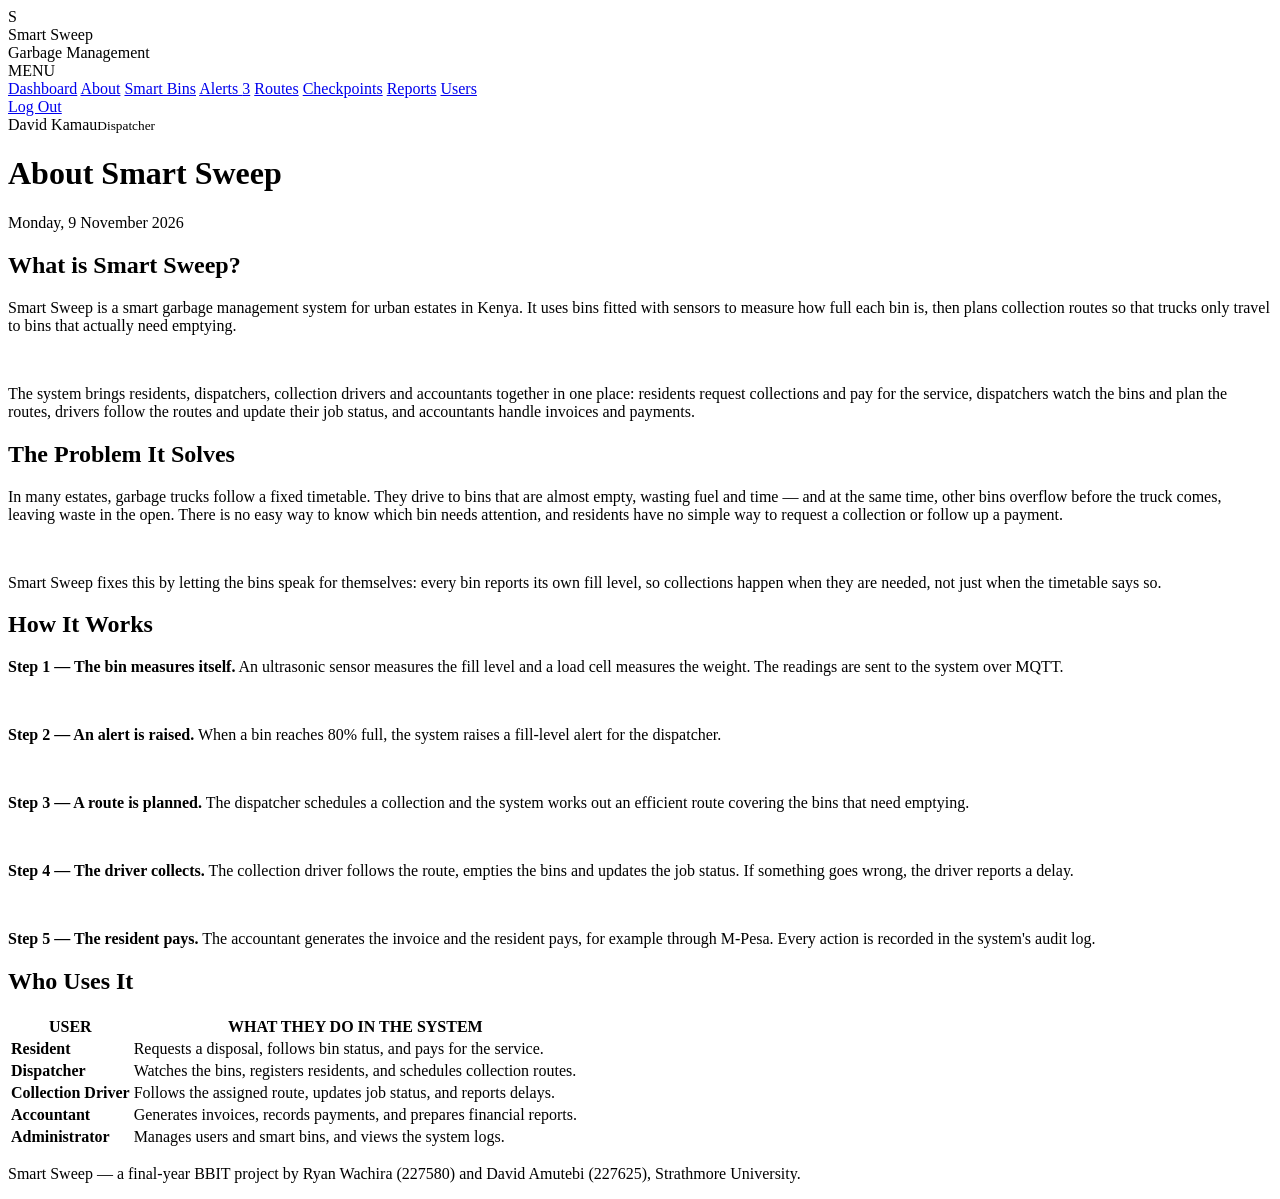
==== about.html @ 081bba0f "Smart Sweep — website pages, stylesheet and database" ====
<!DOCTYPE html>
<!-- Smart Sweep — About page.
     This page explains what the system is, the problem it solves,
     how it works step by step, and who uses it. -->
<html lang="en">
<head>
    <meta charset="UTF-8">
    <meta name="viewport" content="width=device-width, initial-scale=1.0">
    <title>About — Smart Sweep</title>
    <link rel="stylesheet" href="css/style.css">
</head>
<body>

<div class="page">

    <!-- The left side menu (same on every page) -->
    <div class="sidebar">
        <div class="logo">
            <div class="logo-box">S</div>
            <div class="logo-name">Smart Sweep</div>
            <div class="logo-small">Garbage Management</div>
        </div>
        <div class="menu">
            <div class="menu-title">MENU</div>
            <a href="dashboard.html">Dashboard</a>
            <a href="about.html" class="active">About</a>
            <a href="bins.html">Smart Bins</a>
            <a href="alerts.html">Alerts <span class="count">3</span></a>
            <a href="routes.html">Routes</a>
            <a href="checkpoints.html">Checkpoints</a>
            <a href="reports.html">Reports</a>
            <a href="users.html">Users</a>
        </div>
        <div class="logout">
            <a href="login.html">Log Out</a>
        </div>
    </div>

    <div class="main">
        <div class="top">
            <div class="user">David Kamau<small>Dispatcher</small></div>
            <h1>About Smart Sweep</h1>
            <div class="date">Monday, 9 November 2026</div>
        </div>

        <div class="content">

            <!-- What the system is -->
            <div class="box">
                <div class="box-head">
                    <h2>What is Smart Sweep?</h2>
                </div>
                <div class="box-body">
                    <p>Smart Sweep is a smart garbage management system for urban estates in Kenya.
                    It uses bins fitted with sensors to measure how full each bin is, then plans
                    collection routes so that trucks only travel to bins that actually need emptying.</p>
                    <br>
                    <p>The system brings residents, dispatchers, collection drivers and accountants
                    together in one place: residents request collections and pay for the service,
                    dispatchers watch the bins and plan the routes, drivers follow the routes and
                    update their job status, and accountants handle invoices and payments.</p>
                </div>
            </div>

            <!-- The problem it solves -->
            <div class="box">
                <div class="box-head">
                    <h2>The Problem It Solves</h2>
                </div>
                <div class="box-body">
                    <p>In many estates, garbage trucks follow a fixed timetable. They drive to bins
                    that are almost empty, wasting fuel and time — and at the same time, other bins
                    overflow before the truck comes, leaving waste in the open. There is no easy way
                    to know which bin needs attention, and residents have no simple way to request a
                    collection or follow up a payment.</p>
                    <br>
                    <p>Smart Sweep fixes this by letting the bins speak for themselves: every bin
                    reports its own fill level, so collections happen when they are needed,
                    not just when the timetable says so.</p>
                </div>
            </div>

            <!-- How it works, step by step -->
            <div class="box">
                <div class="box-head">
                    <h2>How It Works</h2>
                </div>
                <div class="box-body">
                    <p><b>Step 1 — The bin measures itself.</b> An ultrasonic sensor measures the fill
                    level and a load cell measures the weight. The readings are sent to the system
                    over MQTT.</p>
                    <br>
                    <p><b>Step 2 — An alert is raised.</b> When a bin reaches 80% full, the system
                    raises a fill-level alert for the dispatcher.</p>
                    <br>
                    <p><b>Step 3 — A route is planned.</b> The dispatcher schedules a collection and
                    the system works out an efficient route covering the bins that need emptying.</p>
                    <br>
                    <p><b>Step 4 — The driver collects.</b> The collection driver follows the route,
                    empties the bins and updates the job status. If something goes wrong, the driver
                    reports a delay.</p>
                    <br>
                    <p><b>Step 5 — The resident pays.</b> The accountant generates the invoice and the
                    resident pays, for example through M-Pesa. Every action is recorded in the
                    system's audit log.</p>
                </div>
            </div>

            <!-- Who uses the system -->
            <div class="box">
                <div class="box-head">
                    <h2>Who Uses It</h2>
                </div>
                <table>
                    <tr><th>USER</th><th>WHAT THEY DO IN THE SYSTEM</th></tr>
                    <tr><td><b>Resident</b></td><td>Requests a disposal, follows bin status, and pays for the service.</td></tr>
                    <tr><td><b>Dispatcher</b></td><td>Watches the bins, registers residents, and schedules collection routes.</td></tr>
                    <tr><td><b>Collection Driver</b></td><td>Follows the assigned route, updates job status, and reports delays.</td></tr>
                    <tr><td><b>Accountant</b></td><td>Generates invoices, records payments, and prepares financial reports.</td></tr>
                    <tr><td><b>Administrator</b></td><td>Manages users and smart bins, and views the system logs.</td></tr>
                </table>
            </div>

            <p class="foot-note">Smart Sweep — a final-year BBIT project by Ryan Wachira (227580) and David Amutebi (227625), Strathmore University.</p>

        </div>
    </div>
</div>

</body>
</html>
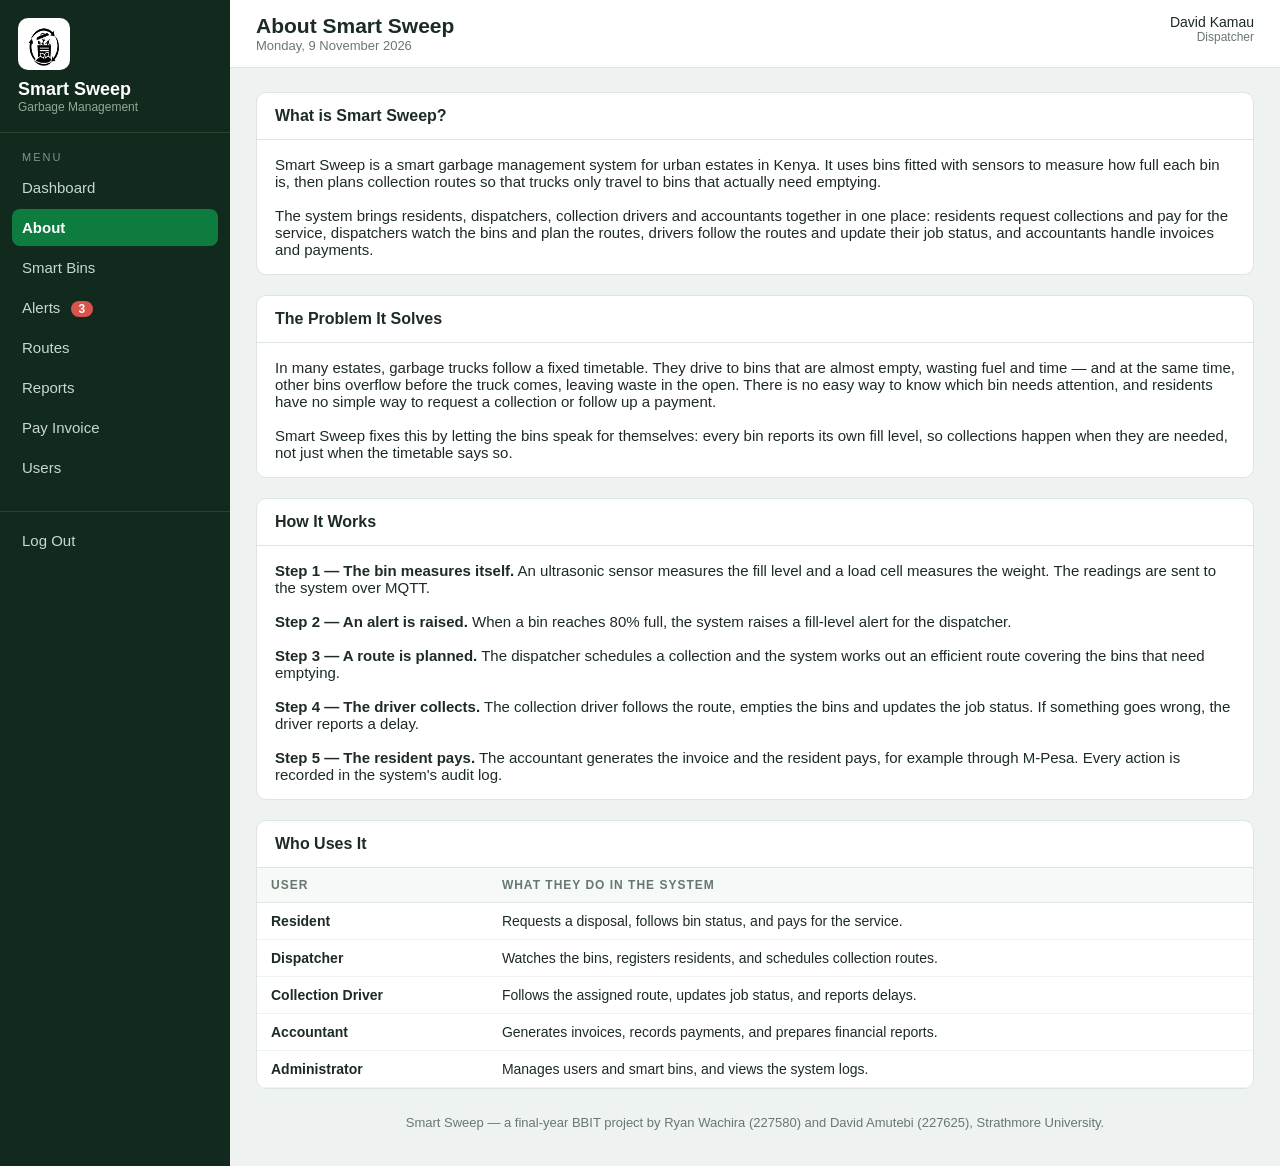
==== commit 5bd50602: "Full current build" ====
--- a/about.html
+++ b/about.html
@@ -16,7 +16,7 @@
     <!-- The left side menu (same on every page) -->
     <div class="sidebar">
         <div class="logo">
-            <div class="logo-box">S</div>
+            <img class="logo-img" src="img/smart-sweep-logo-mark.png" alt="Smart Sweep logo">
             <div class="logo-name">Smart Sweep</div>
             <div class="logo-small">Garbage Management</div>
         </div>
@@ -27,8 +27,8 @@
             <a href="bins.html">Smart Bins</a>
             <a href="alerts.html">Alerts <span class="count">3</span></a>
             <a href="routes.html">Routes</a>
-            <a href="checkpoints.html">Checkpoints</a>
             <a href="reports.html">Reports</a>
+            <a href="pay.html">Pay Invoice</a>
             <a href="users.html">Users</a>
         </div>
         <div class="logout">
--- a/css/style.css
+++ b/css/style.css
@@ -0,0 +1,551 @@
+/* ==========================================================
+   SMART SWEEP — STYLESHEET
+   Every page of the system uses this one CSS file.
+   CSS is the part that gives the pages their colours,
+   sizes and layout. Each section below says what it does.
+   ========================================================== */
+
+
+/* ---------- The whole page ---------- */
+
+* {
+    margin: 0;
+    padding: 0;
+    box-sizing: border-box;   /* padding does not add to the width */
+}
+
+body {
+    font-family: Arial, Helvetica, sans-serif;
+    background-color: #eef2f0;   /* light grey-green page background */
+    color: #1c2b23;              /* almost-black text */
+    font-size: 15px;
+}
+
+a {
+    color: #0e7c3f;   /* links are green */
+    text-decoration: none;
+}
+
+a:hover {
+    text-decoration: underline;
+}
+
+
+/* ---------- Layout: menu on the left, content on the right ---------- */
+
+/* display:flex puts the sidebar and the main part side by side */
+.page {
+    display: flex;
+    min-height: 100vh;   /* at least as tall as the screen */
+}
+
+
+/* ---------- The left side menu ---------- */
+
+.sidebar {
+    width: 230px;
+    background-color: #12291d;   /* very dark green */
+    color: #c9d8cf;
+    padding-bottom: 16px;
+}
+
+/* The logo area at the top of the menu */
+.logo {
+    padding: 18px;
+    border-bottom: 1px solid #2a4433;
+}
+
+.logo-box {
+    display: inline-block;
+    background-color: #0e7c3f;
+    color: white;
+    font-size: 20px;
+    font-weight: bold;
+    padding: 7px 12px;
+    border-radius: 8px;
+    margin-bottom: 6px;
+}
+
+.logo-name {
+    color: white;
+    font-size: 18px;
+    font-weight: bold;
+}
+
+.logo-small {
+    font-size: 12px;
+    color: #93a89b;
+}
+
+/* The list of links in the menu */
+.menu {
+    padding: 12px;
+}
+
+.menu-title {
+    font-size: 11px;
+    letter-spacing: 2px;
+    color: #7e968a;
+    padding: 6px 10px;
+}
+
+.menu a {
+    display: block;          /* each link takes its own line */
+    color: #c9d8cf;
+    padding: 10px;
+    border-radius: 8px;
+    margin-bottom: 3px;
+}
+
+.menu a:hover {
+    background-color: #1d3d2b;
+    color: white;
+    text-decoration: none;
+}
+
+/* The link of the page you are on now is filled green */
+.menu a.active {
+    background-color: #0e7c3f;
+    color: white;
+    font-weight: bold;
+}
+
+/* The red number next to "Alerts" — how many alerts are waiting */
+.menu .count {
+    background-color: #d9534f;
+    color: white;
+    font-size: 12px;
+    font-weight: bold;
+    border-radius: 10px;
+    padding: 1px 8px;
+    margin-left: 6px;
+}
+
+/* Log Out at the bottom of the menu */
+.logout {
+    padding: 12px;
+    border-top: 1px solid #2a4433;
+    margin-top: 10px;
+}
+
+.logout a {
+    color: #c9d8cf;
+    display: block;
+    padding: 8px 10px;
+}
+
+.logout a:hover {
+    color: white;
+    text-decoration: none;
+}
+
+
+/* ---------- The main part (right side) ---------- */
+
+.main {
+    flex: 1;   /* takes all the space that is left */
+}
+
+/* The white bar at the top with the page name */
+.top {
+    background-color: white;
+    border-bottom: 1px solid #dde5e0;
+    padding: 14px 26px;
+}
+
+.top h1 {
+    font-size: 21px;
+    display: inline-block;
+}
+
+.top .date {
+    color: #68786e;
+    font-size: 13px;
+}
+
+/* The logged-in user, on the right of the top bar */
+.user {
+    float: right;
+    text-align: right;
+    font-size: 14px;
+}
+
+.user small {
+    display: block;
+    color: #68786e;
+    font-size: 12px;
+}
+
+/* The space where the page content goes */
+.content {
+    padding: 24px 26px 36px;
+}
+
+
+/* ---------- The four small cards at the top of a page ---------- */
+
+/* flex + wrap: the cards sit in a row and wrap on small screens */
+.cards {
+    display: flex;
+    flex-wrap: wrap;
+    gap: 14px;
+    margin-bottom: 20px;
+}
+
+.card {
+    background-color: white;
+    border: 1px solid #dde5e0;
+    border-radius: 10px;
+    padding: 16px 18px;
+    width: 230px;
+}
+
+.card .card-title {
+    color: #68786e;
+    font-size: 12px;
+    font-weight: bold;
+    letter-spacing: 1px;
+}
+
+.card .number {
+    font-size: 31px;
+    font-weight: bold;
+    margin: 3px 0;
+}
+
+.card .note {
+    color: #68786e;
+    font-size: 13px;
+}
+
+/* A card number can be orange (warning) or red (danger) */
+.card .number.orange { color: #e8a13a; }
+.card .number.red    { color: #d9534f; }
+
+
+/* ---------- White boxes that hold tables and lists ---------- */
+
+.box {
+    background-color: white;
+    border: 1px solid #dde5e0;
+    border-radius: 10px;
+    margin-bottom: 20px;
+}
+
+.box-head {
+    padding: 14px 18px;
+    border-bottom: 1px solid #dde5e0;
+}
+
+.box-head h2 {
+    font-size: 16px;
+    display: inline-block;
+}
+
+.box-head .right {
+    float: right;
+    font-size: 13px;
+    color: #68786e;
+}
+
+.box-body {
+    padding: 16px 18px;
+}
+
+
+/* ---------- Tables ---------- */
+
+table {
+    width: 100%;
+    border-collapse: collapse;   /* no double borders */
+    font-size: 14px;
+}
+
+th, td {
+    text-align: left;
+    padding: 10px 14px;
+}
+
+th {
+    background-color: #f6f9f7;
+    color: #68786e;
+    font-size: 12px;
+    letter-spacing: 1px;
+    border-bottom: 1px solid #dde5e0;
+}
+
+td {
+    border-bottom: 1px solid #eef2f0;
+}
+
+tr:hover td {
+    background-color: #f8fbf9;   /* row lights up when the mouse is on it */
+}
+
+.num {
+    text-align: right;   /* numbers line up on the right */
+}
+
+
+/* ---------- The fill-level bar (how full a bin is) ---------- */
+
+/* The grey track of the bar */
+.bar {
+    display: inline-block;
+    width: 120px;
+    height: 10px;
+    background-color: #e6ece8;
+    border-radius: 5px;
+    overflow: hidden;   /* the coloured part stays inside the track */
+    vertical-align: middle;
+}
+
+/* The coloured part. Its width is set on the page itself,
+   for example style="width:92%" means the bin is 92% full. */
+.fill {
+    height: 10px;
+    background-color: #0e7c3f;   /* green = fine */
+}
+
+.fill.orange { background-color: #e8a13a; }   /* orange = near full */
+.fill.red    { background-color: #d9534f; }   /* red = full */
+
+
+/* ---------- Small coloured labels (badges) ---------- */
+
+.badge {
+    display: inline-block;
+    font-size: 12px;
+    font-weight: bold;
+    padding: 3px 10px;
+    border-radius: 10px;
+    background-color: #e3f2e8;
+    color: #0a5c30;
+}
+
+.badge.orange { background-color: #fdf1de; color: #9a6714; }
+.badge.red    { background-color: #fbe7e6; color: #a8322e; }
+.badge.blue   { background-color: #e5eef7; color: #2f6fb2; }
+.badge.grey   { background-color: #eceff0; color: #5c6a63; }
+
+
+/* ---------- Buttons ---------- */
+
+.btn {
+    display: inline-block;
+    background-color: #0e7c3f;
+    color: white;
+    font-size: 14px;
+    font-weight: bold;
+    padding: 8px 16px;
+    border: none;
+    border-radius: 8px;
+    cursor: pointer;
+}
+
+.btn:hover {
+    background-color: #0a5c30;
+    text-decoration: none;
+}
+
+/* A white button with a thin border */
+.btn-white {
+    background-color: white;
+    color: #0a5c30;
+    border: 1px solid #dde5e0;
+}
+
+.btn-white:hover {
+    background-color: white;
+    border-color: #0e7c3f;
+}
+
+
+/* ---------- Alert rows (on the dashboard) ---------- */
+
+.alert-row {
+    padding: 12px 18px;
+    border-bottom: 1px solid #eef2f0;
+}
+
+.alert-row .what {
+    font-weight: bold;
+    font-size: 14px;
+}
+
+.alert-row .when {
+    color: #68786e;
+    font-size: 12px;
+}
+
+
+/* ---------- Route boxes (on the Routes page) ---------- */
+
+.route-head {
+    background-color: #f6f9f7;
+    padding: 12px 18px;
+    border-bottom: 1px solid #dde5e0;
+    font-size: 14px;
+}
+
+.route-head .rname {
+    font-weight: bold;
+    font-size: 15px;
+    margin-right: 10px;
+}
+
+/* The stops of a route, in order */
+.stops {
+    padding: 12px 18px;
+    font-size: 14px;
+}
+
+.stops .stop {
+    display: inline-block;
+    background-color: #e3f2e8;
+    color: #0a5c30;
+    font-weight: bold;
+    border-radius: 10px;
+    padding: 4px 12px;
+    margin: 3px 2px;
+}
+
+.stops .arrow {
+    color: #68786e;
+}
+
+
+/* ---------- Forms (login page and others) ---------- */
+
+.field {
+    margin-bottom: 15px;
+}
+
+label {
+    display: block;
+    font-size: 13px;
+    font-weight: bold;
+    margin-bottom: 5px;
+}
+
+input, select {
+    width: 100%;
+    padding: 10px;
+    font-size: 15px;
+    font-family: Arial, Helvetica, sans-serif;
+    border: 1px solid #dde5e0;
+    border-radius: 8px;
+}
+
+
+/* ---------- The login page ---------- */
+
+/* The dark green full-screen background of the login page */
+.login-page {
+    background-color: #12291d;
+    min-height: 100vh;
+    padding: 40px 16px;
+}
+
+/* The white box in the middle with the login form */
+.login-box {
+    background-color: white;
+    border-radius: 14px;
+    width: 380px;
+    max-width: 100%;
+    margin: 0 auto;   /* centres the box */
+    padding: 30px;
+}
+
+.login-box h1 {
+    font-size: 20px;
+    margin: 12px 0 4px;
+}
+
+.login-box .sub {
+    color: #68786e;
+    font-size: 14px;
+    margin-bottom: 18px;
+}
+
+.login-box .btn {
+    width: 100%;
+    padding: 11px;
+    text-align: center;
+}
+
+/* The light green note with the demo accounts */
+.demo {
+    background-color: #e3f2e8;
+    color: #0a5c30;
+    font-size: 13px;
+    border-radius: 8px;
+    padding: 9px 12px;
+    margin-bottom: 18px;
+}
+
+.login-links {
+    margin-top: 14px;
+    font-size: 13px;
+}
+
+.login-links .right {
+    float: right;
+}
+
+.login-foot {
+    text-align: center;
+    color: #93a89b;
+    font-size: 12px;
+    margin-top: 16px;
+}
+
+
+/* ---------- Small helpers ---------- */
+
+.grey-text { color: #68786e; }
+.small { font-size: 13px; }
+
+.foot-note {
+    text-align: center;
+    color: #68786e;
+    font-size: 13px;
+    padding-top: 6px;
+}
+
+
+/* ---------- The number circle on a checkpoint card ---------- */
+
+.checkpoint-num {
+    display: inline-block;
+    width: 34px;
+    height: 34px;
+    line-height: 34px;      /* centres the number up and down */
+    text-align: center;
+    background-color: #0e7c3f;
+    color: white;
+    font-size: 17px;
+    font-weight: bold;
+    border-radius: 50%;     /* makes the square a circle */
+    margin-bottom: 8px;
+}
+
+/* ---------- The Smart Sweep logo ---------- */
+/* The logo files are black on white, so on the dark green menu
+   the mark sits on a small white tile so it can be seen. */
+.logo-img {
+    width: 52px;
+    height: 52px;
+    background-color: white;
+    border-radius: 10px;
+    padding: 4px;
+    margin-bottom: 6px;
+}
+
+/* The full logo on the login pages. It already says
+   SMART SWEEP underneath the mark, so it stands alone. */
+.login-logo {
+    display: block;
+    width: 170px;
+    margin-bottom: 10px;
+}
